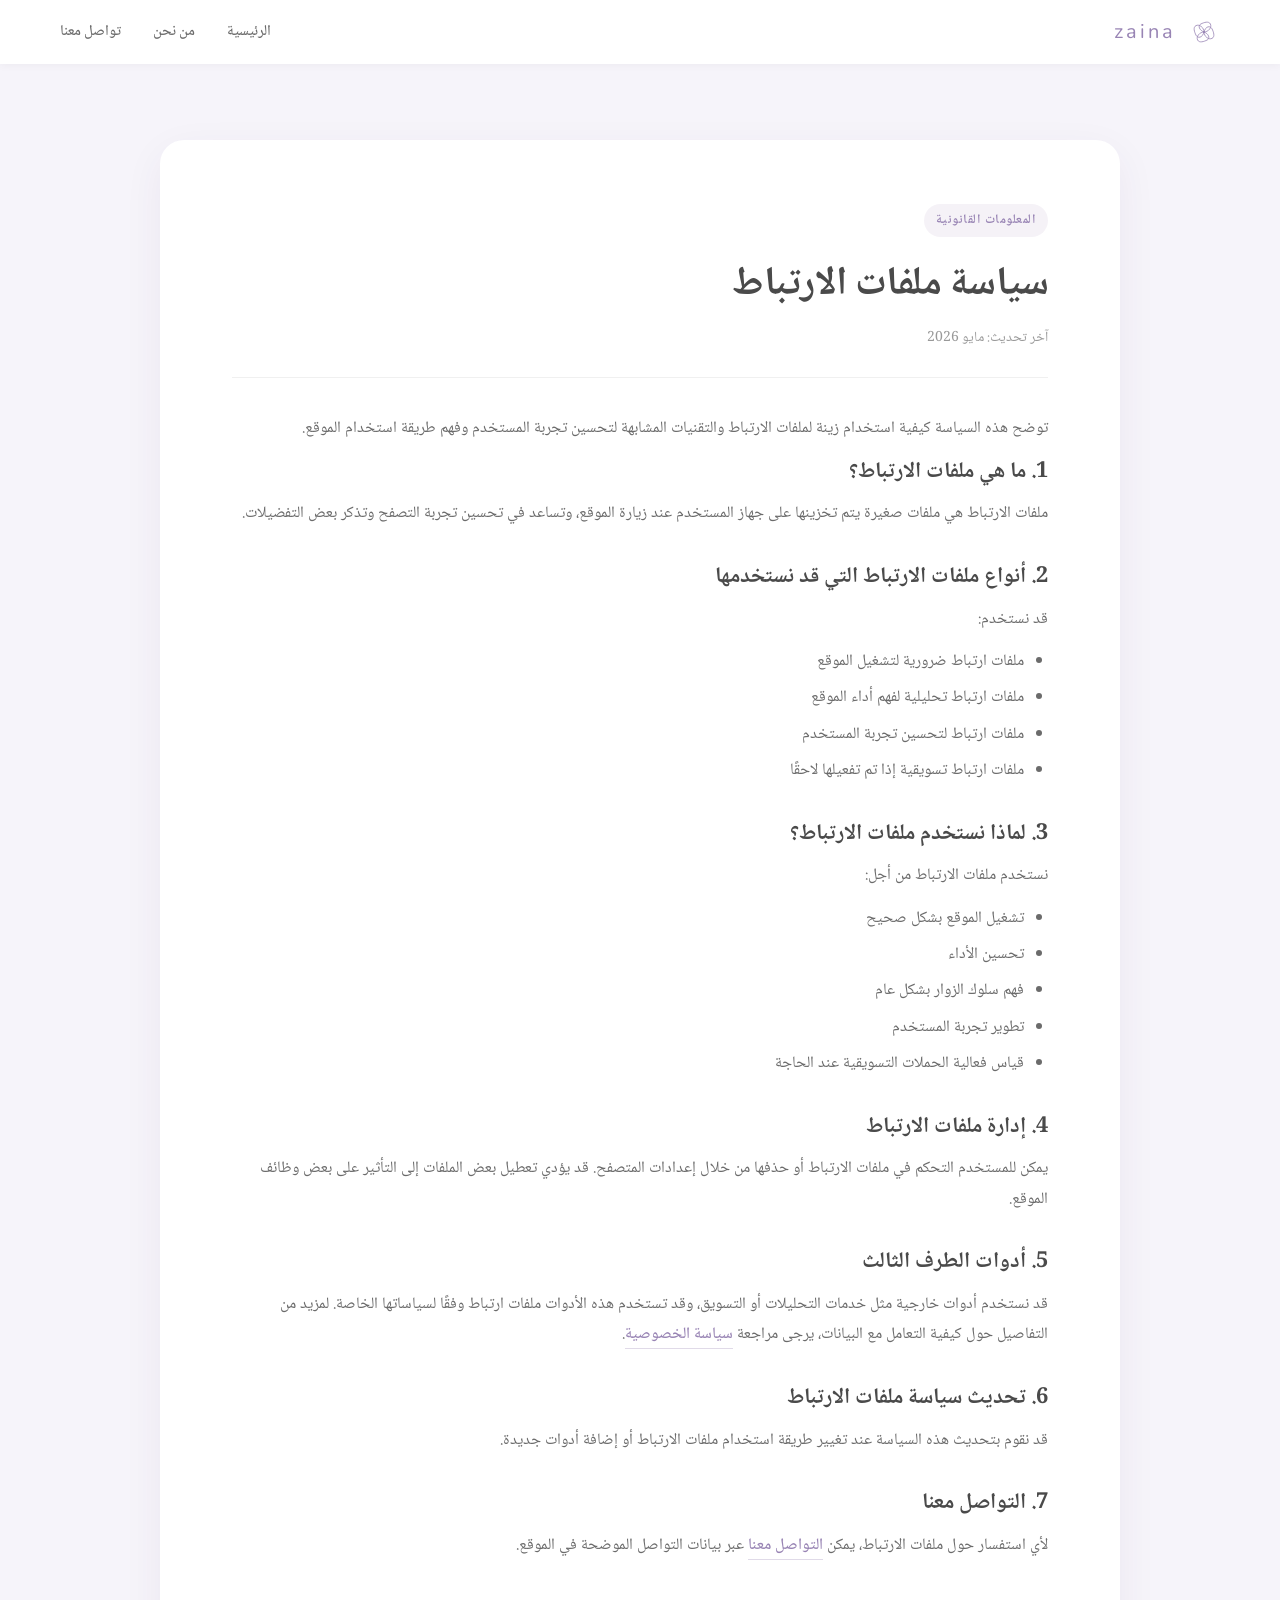
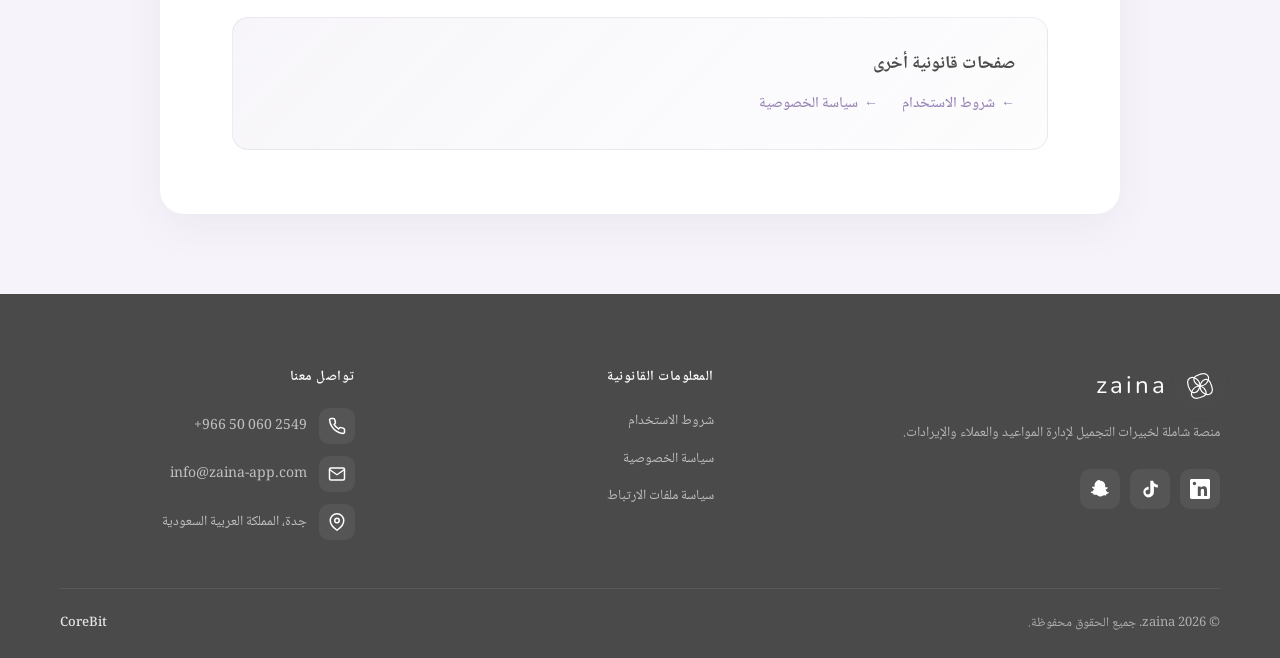
==== cookies/index.html @ 46137345 "Add early access form, legal pages, and footer redesign - Add early access signup form wired to Fire" ====
<!DOCTYPE html>
<html lang="ar" dir="rtl">
<head>
    <meta charset="UTF-8">
    <meta name="viewport" content="width=device-width, initial-scale=1.0">
    <title>سياسة ملفات الارتباط | zaina</title>
    <meta name="description" content="سياسة ملفات الارتباط لمنصة زينة - منصة شاملة لخبيرات التجميل.">
    <link rel="icon" type="image/svg+xml" href="/logo.svg">
    <link rel="alternate icon" href="/favicon.ico">
    <link rel="apple-touch-icon" href="/logo.svg">
    <link rel="stylesheet" href="/styles.css">
    <link rel="preconnect" href="https://fonts.googleapis.com">
    <link rel="preconnect" href="https://fonts.gstatic.com" crossorigin>
    <link href="https://fonts.googleapis.com/css2?family=Noto+Naskh+Arabic:wght@400;500;600;700&family=Nunito:wght@300;400;500;600&display=swap" rel="stylesheet">
</head>
<body class="legal-body">
    <!-- Navigation -->
    <nav class="navbar">
        <div class="navbar-content">
            <a href="/" class="navbar-logo">
                <svg width="32" height="32" viewBox="0 0 100 100">
                    <path class="petal" d="M 50 50 C 50 35, 35 25, 25 30 C 15 35, 20 50, 25 60 C 30 70, 45 70, 50 50 Z" />
                    <path class="petal" d="M 50 50 C 65 50, 75 35, 70 25 C 65 15, 50 20, 40 25 C 30 30, 35 45, 50 50 Z" />
                    <path class="petal" d="M 50 50 C 50 65, 65 75, 75 70 C 85 65, 80 50, 75 40 C 70 30, 55 30, 50 50 Z" />
                    <path class="petal" d="M 50 50 C 35 50, 25 65, 30 75 C 35 85, 50 80, 60 75 C 70 70, 65 55, 50 50 Z" />
                </svg>
                <span class="navbar-brand">zaina</span>
            </a>
            <div class="navbar-links">
                <a href="/#home" class="navbar-link">الرئيسية</a>
                <a href="/#features" class="navbar-link">من نحن</a>
                <a href="/#contact" class="navbar-link">تواصل معنا</a>
            </div>
        </div>
    </nav>

    <main class="legal-page">
        <article class="legal-container">
            <header class="legal-header">
                <span class="legal-eyebrow">المعلومات القانونية</span>
                <h1 class="legal-title">سياسة ملفات الارتباط</h1>
                <p class="legal-meta">آخر تحديث: مايو 2026</p>
            </header>

            <div class="legal-content">
                <p class="legal-intro">
                    توضح هذه السياسة كيفية استخدام زينة لملفات الارتباط والتقنيات المشابهة لتحسين تجربة المستخدم وفهم طريقة استخدام الموقع.
                </p>

                <section>
                    <h2>1. ما هي ملفات الارتباط؟</h2>
                    <p>ملفات الارتباط هي ملفات صغيرة يتم تخزينها على جهاز المستخدم عند زيارة الموقع، وتساعد في تحسين تجربة التصفح وتذكر بعض التفضيلات.</p>
                </section>

                <section>
                    <h2>2. أنواع ملفات الارتباط التي قد نستخدمها</h2>
                    <p>قد نستخدم:</p>
                    <ul>
                        <li>ملفات ارتباط ضرورية لتشغيل الموقع</li>
                        <li>ملفات ارتباط تحليلية لفهم أداء الموقع</li>
                        <li>ملفات ارتباط لتحسين تجربة المستخدم</li>
                        <li>ملفات ارتباط تسويقية إذا تم تفعيلها لاحقًا</li>
                    </ul>
                </section>

                <section>
                    <h2>3. لماذا نستخدم ملفات الارتباط؟</h2>
                    <p>نستخدم ملفات الارتباط من أجل:</p>
                    <ul>
                        <li>تشغيل الموقع بشكل صحيح</li>
                        <li>تحسين الأداء</li>
                        <li>فهم سلوك الزوار بشكل عام</li>
                        <li>تطوير تجربة المستخدم</li>
                        <li>قياس فعالية الحملات التسويقية عند الحاجة</li>
                    </ul>
                </section>

                <section>
                    <h2>4. إدارة ملفات الارتباط</h2>
                    <p>يمكن للمستخدم التحكم في ملفات الارتباط أو حذفها من خلال إعدادات المتصفح. قد يؤدي تعطيل بعض الملفات إلى التأثير على بعض وظائف الموقع.</p>
                </section>

                <section>
                    <h2>5. أدوات الطرف الثالث</h2>
                    <p>قد نستخدم أدوات خارجية مثل خدمات التحليلات أو التسويق، وقد تستخدم هذه الأدوات ملفات ارتباط وفقًا لسياساتها الخاصة. لمزيد من التفاصيل حول كيفية التعامل مع البيانات، يرجى مراجعة <a href="/privacy/">سياسة الخصوصية</a>.</p>
                </section>

                <section>
                    <h2>6. تحديث سياسة ملفات الارتباط</h2>
                    <p>قد نقوم بتحديث هذه السياسة عند تغيير طريقة استخدام ملفات الارتباط أو إضافة أدوات جديدة.</p>
                </section>

                <section>
                    <h2>7. التواصل معنا</h2>
                    <p>لأي استفسار حول ملفات الارتباط، يمكن <a href="/#contact">التواصل معنا</a> عبر بيانات التواصل الموضحة في الموقع.</p>
                </section>
            </div>

            <aside class="legal-related" aria-label="صفحات قانونية أخرى">
                <h2>صفحات قانونية أخرى</h2>
                <ul>
                    <li><a href="/terms/">شروط الاستخدام</a></li>
                    <li><a href="/privacy/">سياسة الخصوصية</a></li>
                </ul>
            </aside>
        </article>
    </main>

    <!-- Footer -->
    <footer id="contact" class="footer">
        <div class="container">
            <div class="footer-grid">
                <div class="footer-col footer-col-brand">
                    <div class="footer-logo">
                        <svg class="logo-symbol" width="40" height="40" viewBox="0 0 100 100">
                            <path class="petal" d="M 50 50 C 50 35, 35 25, 25 30 C 15 35, 20 50, 25 60 C 30 70, 45 70, 50 50 Z" />
                            <path class="petal" d="M 50 50 C 65 50, 75 35, 70 25 C 65 15, 50 20, 40 25 C 30 30, 35 45, 50 50 Z" />
                            <path class="petal" d="M 50 50 C 50 65, 65 75, 75 70 C 85 65, 80 50, 75 40 C 70 30, 55 30, 50 50 Z" />
                            <path class="petal" d="M 50 50 C 35 50, 25 65, 30 75 C 35 85, 50 80, 60 75 C 70 70, 65 55, 50 50 Z" />
                        </svg>
                        <span class="footer-brand-name">zaina</span>
                    </div>
                    <p class="footer-tagline">
                        منصة شاملة لخبيرات التجميل لإدارة المواعيد والعملاء والإيرادات.
                    </p>
                    <div class="social-links">
                        <a href="https://www.linkedin.com/company/zaina-ksa/" target="_blank" rel="noopener noreferrer" class="social-button" aria-label="LinkedIn">
                            <svg width="20" height="20" viewBox="0 0 24 24" fill="currentColor" aria-hidden="true">
                                <path d="M20.45 20.45h-3.55v-5.57c0-1.33-.02-3.04-1.85-3.04-1.85 0-2.13 1.45-2.13 2.94v5.67H9.36V9h3.41v1.56h.05c.48-.9 1.64-1.85 3.37-1.85 3.6 0 4.27 2.37 4.27 5.46v6.28zM5.34 7.43a2.06 2.06 0 1 1 0-4.12 2.06 2.06 0 0 1 0 4.12zM3.56 20.45h3.56V9H3.56v11.45zM22.22 0H1.77C.79 0 0 .78 0 1.74v20.52C0 23.22.79 24 1.77 24h20.45c.99 0 1.78-.78 1.78-1.74V1.74C24 .78 23.21 0 22.22 0z"/>
                            </svg>
                        </a>
                        <a href="https://www.tiktok.com/@zaina-app" target="_blank" rel="noopener noreferrer" class="social-button" aria-label="TikTok">
                            <svg width="20" height="20" viewBox="0 0 24 24" fill="currentColor" aria-hidden="true">
                                <path d="M19.59 6.69a4.83 4.83 0 0 1-3.77-4.25V2h-3.45v13.67a2.89 2.89 0 0 1-5.2 1.74 2.89 2.89 0 0 1 2.31-4.64 2.93 2.93 0 0 1 .88.13V9.4a6.84 6.84 0 0 0-1-.05A6.33 6.33 0 0 0 5.8 20.1a6.34 6.34 0 0 0 10.86-4.43V8.69a8.16 8.16 0 0 0 4.77 1.52V6.74a4.85 4.85 0 0 1-1.84-.05z"/>
                            </svg>
                        </a>
                        <a href="#" class="social-button" aria-label="Snapchat">
                            <svg width="20" height="20" viewBox="0 0 24 24" fill="currentColor" aria-hidden="true">
                                <path d="M12.166 2c1.62.04 3.02.563 4.18 1.563.94.81 1.5 1.873 1.74 2.86.16.65.15 1.27.13 1.79l-.03.74c-.01.27 0 .51.06.66.04.11.1.21.32.31.32.14.79.13 1.36-.03.18-.05.36-.07.55-.04.27.04.51.18.65.4.18.27.18.6.01.94-.24.49-.83.78-1.4 1.03l-.49.21c-.13.06-.32.16-.36.27-.04.12-.02.34.06.55.04.1.85 2.46 3.43 2.84.18.03.32.18.36.36.04.18-.02.36-.15.49-.49.49-1.45.85-2.85 1.07-.05.07-.11.32-.18.6-.06.27-.13.55-.24.85-.06.16-.18.27-.34.31-.05.01-.11.02-.16.02-.16 0-.32-.04-.49-.07-.31-.07-.69-.16-1.21-.16-.32 0-.65.03-1.01.09-.71.13-1.32.55-2.04 1.04C13.66 20.52 12.85 21 12 21c-.85 0-1.66-.48-2.45-1.04-.71-.49-1.32-.91-2.04-1.04-.36-.06-.69-.09-1.01-.09-.52 0-.91.09-1.21.16-.16.03-.32.07-.49.07-.05 0-.11-.01-.16-.02-.16-.04-.27-.15-.34-.31-.11-.3-.18-.58-.24-.85-.07-.27-.13-.53-.18-.6-1.4-.22-2.36-.58-2.85-1.07-.13-.13-.18-.31-.15-.49.04-.18.18-.32.36-.36 2.58-.38 3.39-2.74 3.43-2.84.08-.21.1-.43.06-.55-.04-.11-.23-.21-.36-.27l-.13-.05c-.49-.22-1.35-.59-1.6-1.16-.17-.34-.17-.67.01-.94.14-.22.38-.36.65-.4.19-.03.37-.01.55.04.57.16 1.04.17 1.36.03.22-.1.28-.2.32-.31.06-.15.07-.39.06-.66l-.03-.74c-.02-.52-.03-1.14.13-1.79.24-.99.8-2.05 1.74-2.86 1.16-1 2.56-1.52 4.18-1.56z"/>
                            </svg>
                        </a>
                    </div>
                </div>

                <div class="footer-col">
                    <h4 class="footer-heading">المعلومات القانونية</h4>
                    <ul class="footer-links">
                        <li><a href="/terms/">شروط الاستخدام</a></li>
                        <li><a href="/privacy/">سياسة الخصوصية</a></li>
                        <li><a href="/cookies/">سياسة ملفات الارتباط</a></li>
                    </ul>
                </div>

                <div class="footer-col">
                    <h4 class="footer-heading">تواصل معنا</h4>
                    <ul class="footer-contact">
                        <li>
                            <span class="footer-contact-icon" aria-hidden="true">
                                <svg width="18" height="18" viewBox="0 0 24 24" fill="none" stroke="currentColor" stroke-width="2" stroke-linecap="round" stroke-linejoin="round">
                                    <path d="M22 16.92v3a2 2 0 0 1-2.18 2 19.79 19.79 0 0 1-8.63-3.07 19.5 19.5 0 0 1-6-6 19.79 19.79 0 0 1-3.07-8.67A2 2 0 0 1 4.11 2h3a2 2 0 0 1 2 1.72 12.84 12.84 0 0 0 .7 2.81 2 2 0 0 1-.45 2.11L8.09 9.91a16 16 0 0 0 6 6l1.27-1.27a2 2 0 0 1 2.11-.45 12.84 12.84 0 0 0 2.81.7A2 2 0 0 1 22 16.92z"></path>
                                </svg>
                            </span>
                            <a href="tel:+966500602549" dir="ltr">+966 50 060 2549</a>
                        </li>
                        <li>
                            <span class="footer-contact-icon" aria-hidden="true">
                                <svg width="18" height="18" viewBox="0 0 24 24" fill="none" stroke="currentColor" stroke-width="2" stroke-linecap="round" stroke-linejoin="round">
                                    <path d="M4 4h16c1.1 0 2 .9 2 2v12c0 1.1-.9 2-2 2H4c-1.1 0-2-.9-2-2V6c0-1.1.9-2 2-2z"></path>
                                    <polyline points="22,6 12,13 2,6"></polyline>
                                </svg>
                            </span>
                            <a href="mailto:info@zaina-app.com" dir="ltr">info@zaina-app.com</a>
                        </li>
                        <li>
                            <span class="footer-contact-icon" aria-hidden="true">
                                <svg width="18" height="18" viewBox="0 0 24 24" fill="none" stroke="currentColor" stroke-width="2" stroke-linecap="round" stroke-linejoin="round">
                                    <path d="M21 10c0 7-9 13-9 13s-9-6-9-13a9 9 0 0 1 18 0z"></path>
                                    <circle cx="12" cy="10" r="3"></circle>
                                </svg>
                            </span>
                            <span>جدة، المملكة العربية السعودية</span>
                        </li>
                    </ul>
                </div>
            </div>

            <div class="footer-bottom">
                <p class="footer-text">© 2026 zaina. جميع الحقوق محفوظة.</p>
                <p class="footer-credit">
                    <a href="https://corebit-tech.com" target="_blank" rel="noopener noreferrer" class="footer-credit-link">CoreBit</a>
                </p>
            </div>
        </div>
    </footer>

    <script src="/script.js"></script>
</body>
</html>
---- styles.css ----
/* Brand Colors */
:root {
    --brand-purple: #9884b4;
    --brand-purple-dark: #7a6a94;
    --brand-purple-light: #b8a9c9;
    --brand-purple-gradient: linear-gradient(135deg, #9884b4 0%, #7a6a94 100%);
    --white: #ffffff;
    --gray-50: #fafafa;
    --gray-100: #f5f5f5;
    --gray-200: #eeeeee;
    --gray-300: #e0e0e0;
    --text-dark: #4a4a4a;
    --text-gray: #6b6b6b;
    --text-light: #999999;
    --shadow-sm: 0 2px 8px rgba(0, 0, 0, 0.04);
    --shadow-md: 0 4px 16px rgba(0, 0, 0, 0.08);
    --shadow-lg: 0 8px 32px rgba(0, 0, 0, 0.12);
    --shadow-purple: 0 8px 24px rgba(152, 132, 180, 0.25);
}

* {
    margin: 0;
    padding: 0;
    box-sizing: border-box;
}

body {
    font-family: 'Noto Naskh Arabic', serif;
    background-color: var(--white);
    color: var(--text-dark);
    line-height: 1.6;
    direction: rtl;
    overflow-x: hidden;
}

.container {
    max-width: 1200px;
    margin: 0 auto;
    padding: 0 20px;
}

/* Navigation */
.navbar {
    position: fixed;
    top: 0;
    left: 0;
    right: 0;
    background: rgba(255, 255, 255, 0.95);
    backdrop-filter: blur(10px);
    box-shadow: var(--shadow-sm);
    z-index: 1000;
    padding: 16px 0;
    transition: all 0.3s ease;
}

.navbar-content {
    display: flex;
    justify-content: space-between;
    align-items: center;
    max-width: 1200px;
    margin: 0 auto;
    padding: 0 20px;
}

.navbar-logo {
    display: flex;
    align-items: center;
    gap: 12px;
    text-decoration: none;
}

.navbar-logo svg {
    width: 32px;
    height: 32px;
}

.navbar-logo .petal {
    fill: none;
    stroke: var(--brand-purple);
    stroke-width: 2.5;
    stroke-linecap: round;
    stroke-linejoin: round;
}

.navbar-brand {
    font-family: 'Nunito', -apple-system, BlinkMacSystemFont, 'Segoe UI', sans-serif;
    font-size: 20px;
    font-weight: 400;
    color: var(--brand-purple);
    letter-spacing: 3px;
    text-transform: lowercase;
}

.navbar-links {
    display: flex;
    gap: 32px;
    align-items: center;
}

.navbar-link {
    text-decoration: none;
    color: var(--text-gray);
    font-weight: 500;
    font-size: 15px;
    transition: color 0.3s ease;
    position: relative;
}

.navbar-link::after {
    content: '';
    position: absolute;
    bottom: -4px;
    right: 0;
    width: 0;
    height: 2px;
    background: var(--brand-purple);
    transition: width 0.3s ease;
}

.navbar-link:hover {
    color: var(--brand-purple);
}

.navbar-link:hover::after {
    width: 100%;
}

.navbar-cta {
    background: var(--brand-purple-gradient);
    color: var(--white);
    padding: 10px 24px;
    border-radius: 25px;
    text-decoration: none;
    font-weight: 600;
    transition: all 0.3s ease;
    box-shadow: var(--shadow-sm);
}

.navbar-cta:hover {
    transform: translateY(-2px);
    box-shadow: var(--shadow-md);
}

/* Hero Section */
.hero-section {
    min-height: 100vh;
    display: flex;
    align-items: center;
    justify-content: center;
    padding: 120px 20px 80px;
    background: linear-gradient(135deg, #ffffff 0%, #f8f9ff 50%, #ffffff 100%);
    position: relative;
    overflow: hidden;
}

.hero-section::before {
    content: '';
    position: absolute;
    top: -50%;
    right: -20%;
    width: 600px;
    height: 600px;
    background: radial-gradient(circle, rgba(152, 132, 180, 0.08) 0%, transparent 70%);
    border-radius: 50%;
    animation: float 20s ease-in-out infinite;
}

.hero-section::after {
    content: '';
    position: absolute;
    bottom: -30%;
    left: -10%;
    width: 500px;
    height: 500px;
    background: radial-gradient(circle, rgba(152, 132, 180, 0.06) 0%, transparent 70%);
    border-radius: 50%;
    animation: float 15s ease-in-out infinite reverse;
}

@keyframes float {
    0%, 100% { transform: translate(0, 0) rotate(0deg); }
    50% { transform: translate(30px, -30px) rotate(5deg); }
}

.hero-content {
    text-align: center;
    max-width: 800px;
    margin: 0 auto;
    position: relative;
    z-index: 1;
}

.logo-container {
    margin-bottom: 48px;
    display: flex;
    justify-content: center;
    align-items: center;
    animation: fadeInUp 0.8s ease-out;
    padding: 20px 0;
}

.logo-symbol {
    display: block;
    filter: drop-shadow(0 4px 12px rgba(152, 132, 180, 0.2));
    animation: logoFloat 3s ease-in-out infinite;
}

@keyframes logoFloat {
    0%, 100% { transform: translateY(0); }
    50% { transform: translateY(-10px); }
}

.logo-symbol .petal {
    fill: none;
    stroke: var(--brand-purple);
    stroke-width: 3;
    stroke-linecap: round;
    stroke-linejoin: round;
    transition: all 0.3s ease;
}

.brand-name {
    font-family: 'Nunito', -apple-system, BlinkMacSystemFont, 'Segoe UI', sans-serif;
    font-size: 56px;
    font-weight: 400;
    background: var(--brand-purple-gradient);
    -webkit-background-clip: text;
    -webkit-text-fill-color: transparent;
    background-clip: text;
    margin-bottom: 40px;
    letter-spacing: 4px;
    text-transform: lowercase;
    animation: fadeInUp 0.8s ease-out 0.2s both;
}

.hero-title {
    font-size: 42px;
    font-weight: 700;
    color: #5a5a5a;
    margin-top: 0;
    margin-bottom: 24px;
    line-height: 1.3;
    animation: fadeInUp 0.8s ease-out 0.4s both;
}

.hero-subtitle {
    font-size: 20px;
    color: var(--text-gray);
    margin-bottom: 48px;
    line-height: 1.8;
    animation: fadeInUp 0.8s ease-out 0.6s both;
}

@keyframes fadeInUp {
    from {
        opacity: 0;
        transform: translateY(30px);
    }
    to {
        opacity: 1;
        transform: translateY(0);
    }
}

.cta-buttons {
    display: flex;
    gap: 16px;
    justify-content: center;
    flex-wrap: wrap;
    animation: fadeInUp 0.8s ease-out 0.8s both;
}

/* Buttons */
.btn {
    display: inline-flex;
    align-items: center;
    justify-content: center;
    gap: 8px;
    padding: 16px 36px;
    border-radius: 30px;
    text-decoration: none;
    font-weight: 600;
    font-size: 16px;
    transition: all 0.3s cubic-bezier(0.4, 0, 0.2, 1);
    min-width: 180px;
    position: relative;
    overflow: hidden;
}

.btn::before {
    content: '';
    position: absolute;
    top: 50%;
    left: 50%;
    width: 0;
    height: 0;
    border-radius: 50%;
    background: rgba(255, 255, 255, 0.2);
    transform: translate(-50%, -50%);
    transition: width 0.6s, height 0.6s;
}

.btn:hover::before {
    width: 300px;
    height: 300px;
}

.btn-primary {
    background: var(--brand-purple-gradient);
    color: var(--white);
    box-shadow: var(--shadow-purple);
}

.btn-primary:hover {
    transform: translateY(-3px);
    box-shadow: 0 12px 32px rgba(152, 132, 180, 0.35);
}

.btn-secondary {
    background-color: var(--white);
    color: var(--brand-purple);
    border: 2px solid var(--brand-purple);
    box-shadow: var(--shadow-sm);
}

.btn-secondary:hover {
    background: var(--brand-purple-gradient);
    color: var(--white);
    transform: translateY(-3px);
    box-shadow: var(--shadow-md);
    border-color: transparent;
}

.btn-cta {
    background-color: var(--white);
    color: var(--brand-purple);
    box-shadow: var(--shadow-md);
}

.btn-cta:hover {
    transform: translateY(-3px);
    box-shadow: var(--shadow-lg);
}

/* Features Section */
.features-section {
    padding: 100px 20px;
    background: linear-gradient(to bottom, var(--white) 0%, var(--gray-50) 100%);
    position: relative;
}

.section-title {
    font-size: 38px;
    font-weight: 700;
    color: #555555;
    text-align: center;
    margin-bottom: 60px;
    position: relative;
}

.section-title::after {
    content: '';
    position: absolute;
    bottom: -16px;
    right: 50%;
    transform: translateX(50%);
    width: 60px;
    height: 4px;
    background: var(--brand-purple-gradient);
    border-radius: 2px;
}

.features-grid {
    display: grid;
    grid-template-columns: repeat(auto-fit, minmax(320px, 1fr));
    gap: 32px;
    max-width: 1100px;
    margin: 0 auto;
}

.feature-card {
    background: var(--white);
    border-radius: 24px;
    padding: 40px 32px;
    text-align: center;
    border: 1px solid var(--gray-200);
    transition: all 0.4s cubic-bezier(0.4, 0, 0.2, 1);
    position: relative;
    overflow: hidden;
}

.feature-card::before {
    content: '';
    position: absolute;
    top: 0;
    right: 0;
    width: 100%;
    height: 4px;
    background: var(--brand-purple-gradient);
    transform: scaleX(0);
    transform-origin: right;
    transition: transform 0.4s ease;
}

.feature-card:hover::before {
    transform: scaleX(1);
}

.feature-card:hover {
    transform: translateY(-8px);
    box-shadow: var(--shadow-lg);
    border-color: var(--brand-purple-light);
}

.feature-icon {
    width: 80px;
    height: 80px;
    border-radius: 50%;
    background: linear-gradient(135deg, rgba(152, 132, 180, 0.1) 0%, rgba(152, 132, 180, 0.05) 100%);
    display: flex;
    align-items: center;
    justify-content: center;
    margin: 0 auto 24px;
    color: var(--brand-purple);
    transition: all 0.4s ease;
    position: relative;
}

.feature-card:hover .feature-icon {
    background: var(--brand-purple-gradient);
    color: var(--white);
    transform: scale(1.1) rotate(5deg);
    box-shadow: var(--shadow-purple);
}

.feature-title {
    font-size: 22px;
    font-weight: 600;
    color: #555555;
    margin-bottom: 16px;
}

.feature-description {
    font-size: 15px;
    color: var(--text-gray);
    line-height: 1.8;
}

/* Why Section */
.why-section {
    padding: 100px 20px;
    background: linear-gradient(135deg, #f8f9ff 0%, var(--white) 100%);
    position: relative;
}

.why-grid {
    display: grid;
    grid-template-columns: repeat(auto-fit, minmax(280px, 1fr));
    gap: 24px;
    max-width: 1100px;
    margin: 0 auto;
}

.why-item {
    display: flex;
    align-items: center;
    gap: 16px;
    background: var(--white);
    padding: 28px;
    border-radius: 20px;
    border: 1px solid var(--gray-200);
    transition: all 0.4s cubic-bezier(0.4, 0, 0.2, 1);
    box-shadow: var(--shadow-sm);
}

.why-item:hover {
    transform: translateX(-8px);
    box-shadow: var(--shadow-md);
    border-color: var(--brand-purple-light);
}

.why-item svg {
    color: var(--brand-purple);
    flex-shrink: 0;
    transition: transform 0.3s ease;
}

.why-item:hover svg {
    transform: scale(1.2);
}

.why-text {
    font-size: 17px;
    font-weight: 500;
    color: #555555;
}

/* CTA Section */
.cta-section {
    padding: 100px 20px;
    background: var(--brand-purple-gradient);
    text-align: center;
    position: relative;
    overflow: hidden;
}

.cta-section::before {
    content: '';
    position: absolute;
    top: -50%;
    right: -20%;
    width: 600px;
    height: 600px;
    background: radial-gradient(circle, rgba(255, 255, 255, 0.1) 0%, transparent 70%);
    border-radius: 50%;
}

.cta-section::after {
    content: '';
    position: absolute;
    bottom: -50%;
    left: -20%;
    width: 600px;
    height: 600px;
    background: radial-gradient(circle, rgba(255, 255, 255, 0.1) 0%, transparent 70%);
    border-radius: 50%;
}

.cta-title {
    font-size: 42px;
    font-weight: 700;
    color: var(--white);
    margin-bottom: 20px;
    position: relative;
    z-index: 1;
}

.cta-subtitle {
    font-size: 20px;
    color: var(--white);
    margin-bottom: 40px;
    opacity: 0.95;
    position: relative;
    z-index: 1;
}

.cta-section .btn-cta {
    position: relative;
    z-index: 1;
}

/* Footer */
.footer {
    padding: 72px 20px 24px;
    background: var(--text-dark);
    color: var(--white);
}

.footer-grid {
    display: grid;
    grid-template-columns: 1.5fr 1fr 1fr;
    gap: 64px;
    padding-bottom: 48px;
    border-bottom: 1px solid rgba(255, 255, 255, 0.08);
}

.footer-col-brand {
    max-width: 360px;
}

.footer-heading {
    font-size: 14px;
    font-weight: 600;
    color: var(--white);
    margin-bottom: 20px;
    letter-spacing: 0.5px;
}

.footer-links,
.footer-contact {
    list-style: none;
    padding: 0;
    margin: 0;
    display: flex;
    flex-direction: column;
    gap: 12px;
}

.footer-links a {
    font-size: 14px;
    color: rgba(255, 255, 255, 0.65);
    text-decoration: none;
    transition: color 0.2s ease;
}

.footer-links a:hover {
    color: var(--white);
}

.footer-contact li {
    display: flex;
    align-items: center;
    gap: 12px;
    font-size: 14px;
    color: rgba(255, 255, 255, 0.65);
}

.footer-contact a {
    color: inherit;
    text-decoration: none;
    transition: color 0.2s ease;
}

.footer-contact a:hover {
    color: var(--white);
}

.footer-contact-icon {
    display: inline-flex;
    align-items: center;
    justify-content: center;
    width: 36px;
    height: 36px;
    border-radius: 10px;
    background: rgba(255, 255, 255, 0.06);
    color: var(--white);
    flex-shrink: 0;
}

.footer-tagline {
    font-size: 14px;
    line-height: 1.7;
    color: rgba(255, 255, 255, 0.6);
    margin: 16px 0 24px;
}

.footer-logo {
    display: flex;
    align-items: center;
    gap: 12px;
    margin-bottom: 0;
}

.footer-logo .logo-symbol .petal {
    stroke: var(--white);
}

.footer-brand-name {
    font-family: 'Nunito', -apple-system, BlinkMacSystemFont, 'Segoe UI', sans-serif;
    font-size: 24px;
    font-weight: 400;
    color: var(--white);
    letter-spacing: 3px;
    text-transform: lowercase;
}

.footer-bottom {
    display: flex;
    justify-content: space-between;
    align-items: center;
    flex-wrap: wrap;
    gap: 12px;
    padding-top: 24px;
}

.footer-text {
    font-size: 13px;
    color: rgba(255, 255, 255, 0.55);
    margin: 0;
}

.footer-credit {
    font-size: 13px;
    color: rgba(255, 255, 255, 0.45);
    margin: 0;
}

.footer-credit-link {
    color: rgba(255, 255, 255, 0.85);
    text-decoration: none;
    font-weight: 500;
    transition: color 0.2s ease;
}

.footer-credit-link:hover {
    color: var(--white);
}

.social-links {
    display: flex;
    gap: 10px;
}

.social-button {
    width: 40px;
    height: 40px;
    border-radius: 10px;
    background: rgba(255, 255, 255, 0.06);
    display: flex;
    align-items: center;
    justify-content: center;
    color: var(--white);
    text-decoration: none;
    transition: all 0.25s ease;
}

.social-button:hover {
    background: var(--brand-purple);
    transform: translateY(-2px);
    box-shadow: var(--shadow-purple);
}

/* ============ Legal Pages (Terms / Privacy / Cookies) ============ */
.legal-body {
    background: #f6f4fa;
}

.legal-page {
    padding: 140px 20px 80px;
    min-height: calc(100vh - 200px);
}

.legal-container {
    max-width: 960px;
    margin: 0 auto;
    background: var(--white);
    border-radius: 24px;
    box-shadow: 0 12px 40px rgba(60, 40, 90, 0.06);
    padding: 64px 72px;
}

.legal-header {
    padding-bottom: 28px;
    margin-bottom: 36px;
    border-bottom: 1px solid rgba(0, 0, 0, 0.06);
}

.legal-eyebrow {
    display: inline-block;
    font-size: 13px;
    font-weight: 600;
    color: var(--brand-purple);
    background: rgba(152, 132, 180, 0.1);
    padding: 6px 12px;
    border-radius: 999px;
    margin-bottom: 16px;
    letter-spacing: 0.5px;
}

.legal-title {
    font-size: 40px;
    font-weight: 700;
    color: var(--text-dark);
    margin-bottom: 10px;
    letter-spacing: -0.5px;
}

.legal-meta {
    font-size: 14px;
    color: var(--text-light);
}

.legal-intro {
    font-size: 17px;
    line-height: 1.9;
    color: var(--text-gray);
    margin-bottom: 32px;
}

.legal-content section {
    margin-bottom: 32px;
}

.legal-content h2 {
    font-size: 22px;
    font-weight: 700;
    color: var(--text-dark);
    margin-bottom: 12px;
    line-height: 1.4;
}

.legal-content p {
    font-size: 16px;
    line-height: 1.9;
    color: var(--text-gray);
    margin-bottom: 12px;
}

.legal-content ul {
    list-style: disc;
    padding-inline-start: 24px;
    margin: 12px 0 16px;
}

.legal-content li {
    font-size: 16px;
    line-height: 1.9;
    color: var(--text-gray);
    margin-bottom: 6px;
}

.legal-content a {
    color: var(--brand-purple);
    text-decoration: none;
    font-weight: 500;
    border-bottom: 1px solid rgba(152, 132, 180, 0.3);
    transition: color 0.2s ease, border-color 0.2s ease;
}

.legal-content a:hover {
    color: var(--brand-purple-dark);
    border-bottom-color: var(--brand-purple-dark);
}

.legal-related {
    margin-top: 56px;
    padding: 32px;
    border-radius: 16px;
    background: linear-gradient(135deg, rgba(152, 132, 180, 0.08) 0%, rgba(152, 132, 180, 0.02) 100%);
    border: 1px solid rgba(152, 132, 180, 0.15);
}

.legal-related h2 {
    font-size: 18px;
    font-weight: 700;
    color: var(--text-dark);
    margin-bottom: 12px;
}

.legal-related ul {
    list-style: none;
    padding: 0;
    margin: 0;
    display: flex;
    flex-wrap: wrap;
    gap: 8px 24px;
}

.legal-related a {
    color: var(--brand-purple);
    text-decoration: none;
    font-weight: 500;
    font-size: 15px;
    display: inline-flex;
    align-items: center;
    gap: 6px;
    transition: color 0.2s ease;
}

.legal-related a::before {
    content: "←";
    font-size: 14px;
}

.legal-related a:hover {
    color: var(--brand-purple-dark);
}

/* ============ Join Early Access Section ============ */
.join-section {
    padding: 100px 20px;
    background: linear-gradient(135deg, #f5f0fb 0%, #ffffff 100%);
    position: relative;
    overflow: hidden;
}

.join-section::before {
    content: "";
    position: absolute;
    top: -120px;
    inset-inline-start: -120px;
    width: 320px;
    height: 320px;
    border-radius: 50%;
    background: radial-gradient(circle, rgba(155, 121, 192, 0.18) 0%, transparent 70%);
    pointer-events: none;
}

.join-section::after {
    content: "";
    position: absolute;
    bottom: -140px;
    inset-inline-end: -120px;
    width: 360px;
    height: 360px;
    border-radius: 50%;
    background: radial-gradient(circle, rgba(155, 121, 192, 0.14) 0%, transparent 70%);
    pointer-events: none;
}

.join-content {
    max-width: 640px;
    margin: 0 auto;
    text-align: center;
    position: relative;
    z-index: 1;
}

.join-title {
    font-size: 40px;
    font-weight: 700;
    color: var(--text-dark);
    margin-bottom: 12px;
}

.join-subtitle {
    font-size: 17px;
    line-height: 1.7;
    color: var(--text-muted, #6b6577);
    margin-bottom: 36px;
}

.join-form {
    margin-top: 8px;
    background: #fff;
    border: 1px solid rgba(155, 121, 192, 0.15);
    border-radius: 20px;
    padding: 36px;
    text-align: start;
    box-shadow: 0 16px 40px rgba(60, 40, 90, 0.08);
}

.form-row {
    display: grid;
    grid-template-columns: 1fr 1fr;
    gap: 16px;
}

.form-field {
    display: flex;
    flex-direction: column;
    margin-bottom: 16px;
}

.form-field label {
    font-size: 14px;
    font-weight: 500;
    color: var(--text-dark);
    margin-bottom: 8px;
}

.form-field .required {
    color: #d04b6b;
    margin-inline-start: 4px;
}

.form-field .optional {
    color: rgba(0, 0, 0, 0.4);
    font-weight: 400;
    margin-inline-start: 4px;
}

.form-field input,
.form-field textarea {
    width: 100%;
    padding: 12px 14px;
    border: 1px solid rgba(0, 0, 0, 0.12);
    border-radius: 12px;
    font-family: inherit;
    font-size: 15px;
    color: var(--text-dark);
    background: #fafafa;
    transition: border-color 0.2s ease, background 0.2s ease, box-shadow 0.2s ease;
}

.form-field input:focus,
.form-field textarea:focus {
    outline: none;
    border-color: var(--brand-purple);
    background: #fff;
    box-shadow: 0 0 0 4px rgba(155, 121, 192, 0.12);
}

.form-field textarea {
    resize: vertical;
    min-height: 80px;
}

.btn-submit {
    width: 100%;
    padding: 14px 24px;
    border: none;
    border-radius: 12px;
    background: var(--brand-purple);
    color: #fff;
    font-family: inherit;
    font-size: 16px;
    font-weight: 600;
    cursor: pointer;
    display: flex;
    align-items: center;
    justify-content: center;
    gap: 8px;
    transition: background 0.2s ease, transform 0.1s ease;
}

.btn-submit:hover:not(:disabled) {
    background: var(--brand-purple-dark);
}

.btn-submit:disabled {
    opacity: 0.7;
    cursor: not-allowed;
}

.btn-submit-spinner {
    display: none;
    animation: spin 0.8s linear infinite;
}

.btn-submit.is-loading .btn-submit-text {
    display: none;
}

.btn-submit.is-loading .btn-submit-spinner {
    display: inline-block;
}

@keyframes spin {
    to { transform: rotate(360deg); }
}

.form-error {
    margin-top: 12px;
    color: #d04b6b;
    font-size: 14px;
    text-align: center;
}

.join-success {
    margin-top: 24px;
    padding: 32px 24px;
    background: #fff;
    border: 1px solid rgba(72, 187, 120, 0.25);
    border-radius: 20px;
    color: #2f855a;
    box-shadow: 0 8px 24px rgba(60, 40, 90, 0.06);
}

.join-success svg {
    color: #38a169;
    margin-bottom: 12px;
}

.join-success h3 {
    font-size: 22px;
    font-weight: 700;
    color: var(--text-dark);
    margin-bottom: 6px;
}

.join-success p {
    color: var(--text-muted, #6b6577);
    font-size: 15px;
}

/* Responsive Design */
@media (max-width: 768px) {
    .navbar-links {
        display: none;
    }

    .hero-title {
        font-size: 32px;
    }

    .hero-subtitle {
        font-size: 18px;
    }

    .brand-name {
        font-size: 42px;
    }

    .section-title {
        font-size: 32px;
    }

    .features-grid {
        grid-template-columns: 1fr;
        gap: 24px;
    }

    .why-grid {
        grid-template-columns: 1fr;
    }

    .cta-title {
        font-size: 32px;
    }

    .btn {
        width: 100%;
        max-width: 300px;
    }

    .feature-card {
        padding: 32px 24px;
    }

    .footer-grid {
        grid-template-columns: 1fr;
        gap: 40px;
        padding-bottom: 32px;
    }

    .footer-bottom {
        flex-direction: column;
        text-align: center;
    }

    .join-title {
        font-size: 30px;
    }

    .join-section {
        padding: 64px 16px;
    }

    .join-form {
        padding: 24px;
    }

    .form-row {
        grid-template-columns: 1fr;
        gap: 0;
    }

    .legal-page {
        padding: 100px 16px 56px;
    }

    .legal-container {
        padding: 32px 24px;
        border-radius: 18px;
    }

    .legal-title {
        font-size: 28px;
    }

    .legal-intro {
        font-size: 16px;
    }

    .legal-content h2 {
        font-size: 19px;
    }

    .legal-related {
        padding: 24px;
        margin-top: 40px;
    }
}

/* Smooth Scrolling */
html {
    scroll-behavior: smooth;
}

/* Scrollbar Styling */
html {
    overflow-x: hidden;
}

::-webkit-scrollbar {
    width: 10px;
    height: 0;
}

::-webkit-scrollbar:horizontal {
    display: none;
}

::-webkit-scrollbar-track {
    background: var(--gray-100);
}

::-webkit-scrollbar-thumb {
    background: var(--brand-purple);
    border-radius: 5px;
}

::-webkit-scrollbar-thumb:hover {
    background: var(--brand-purple-dark);
}
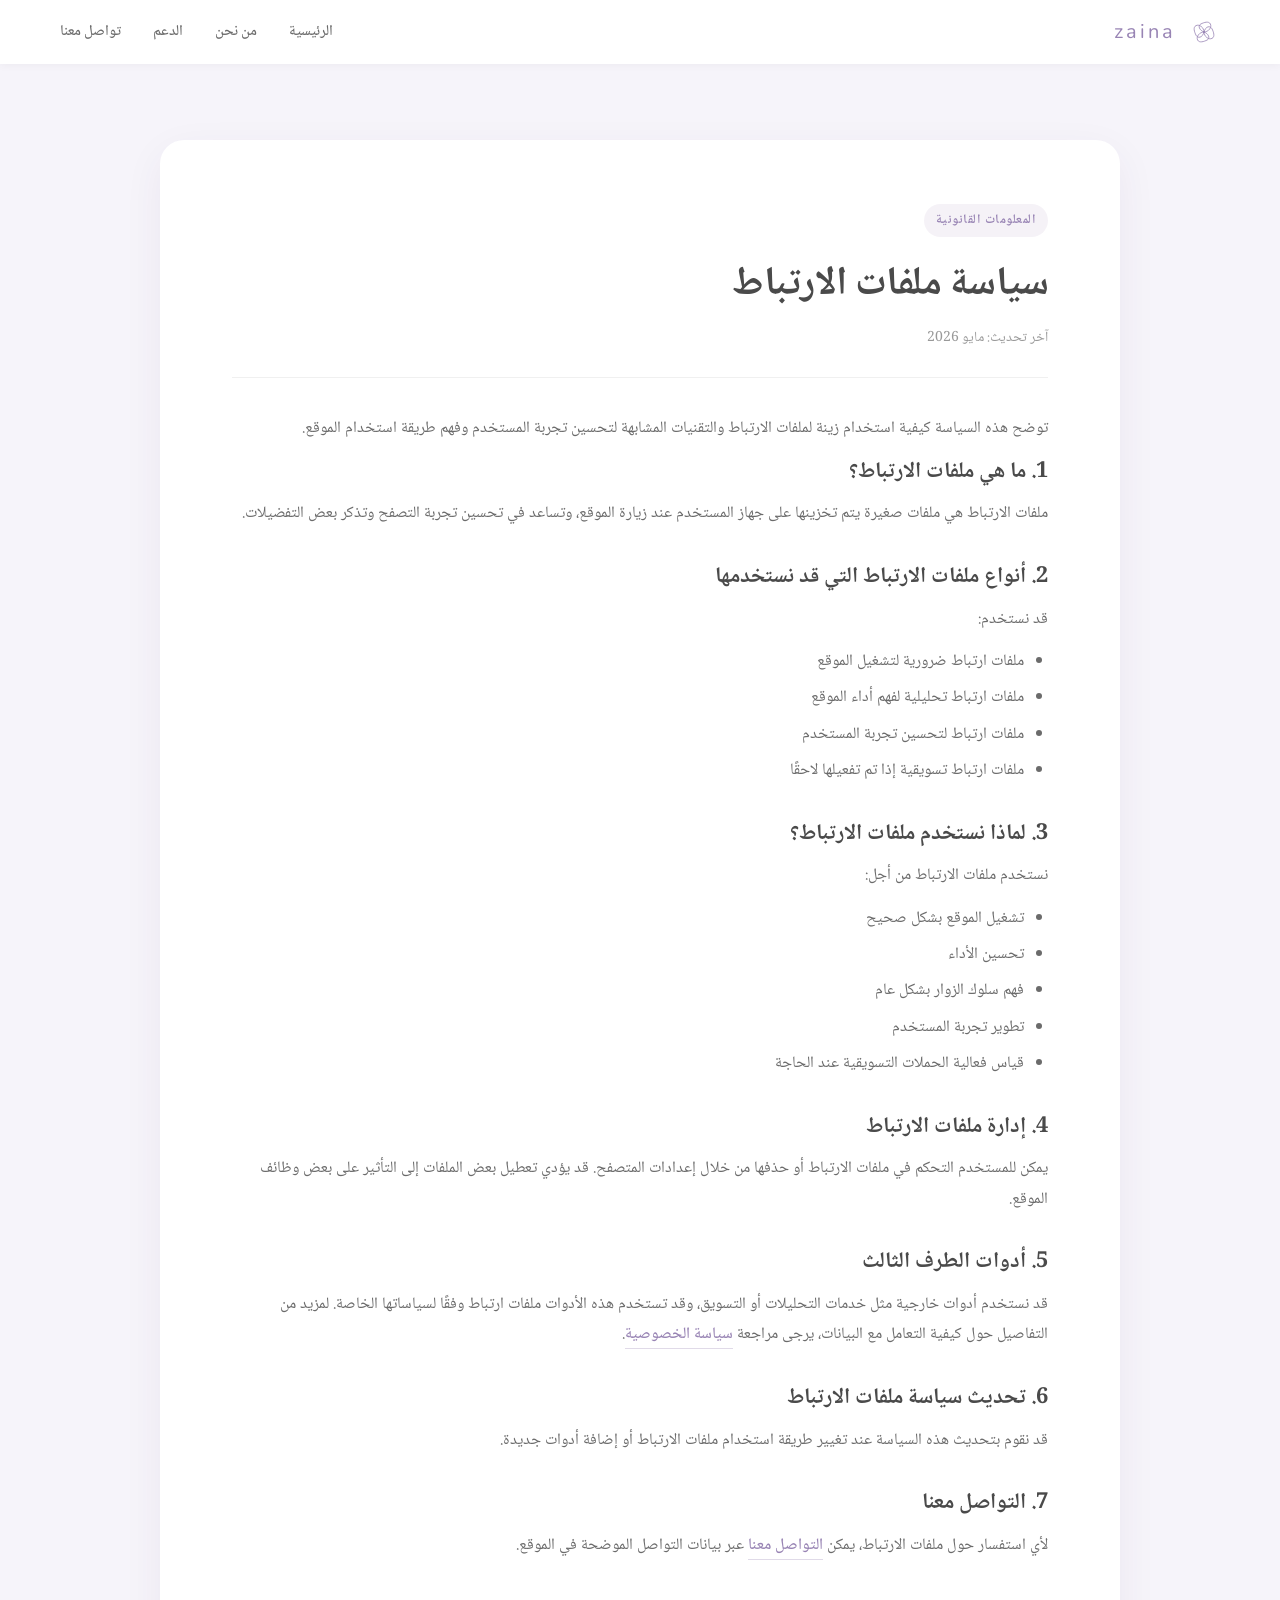
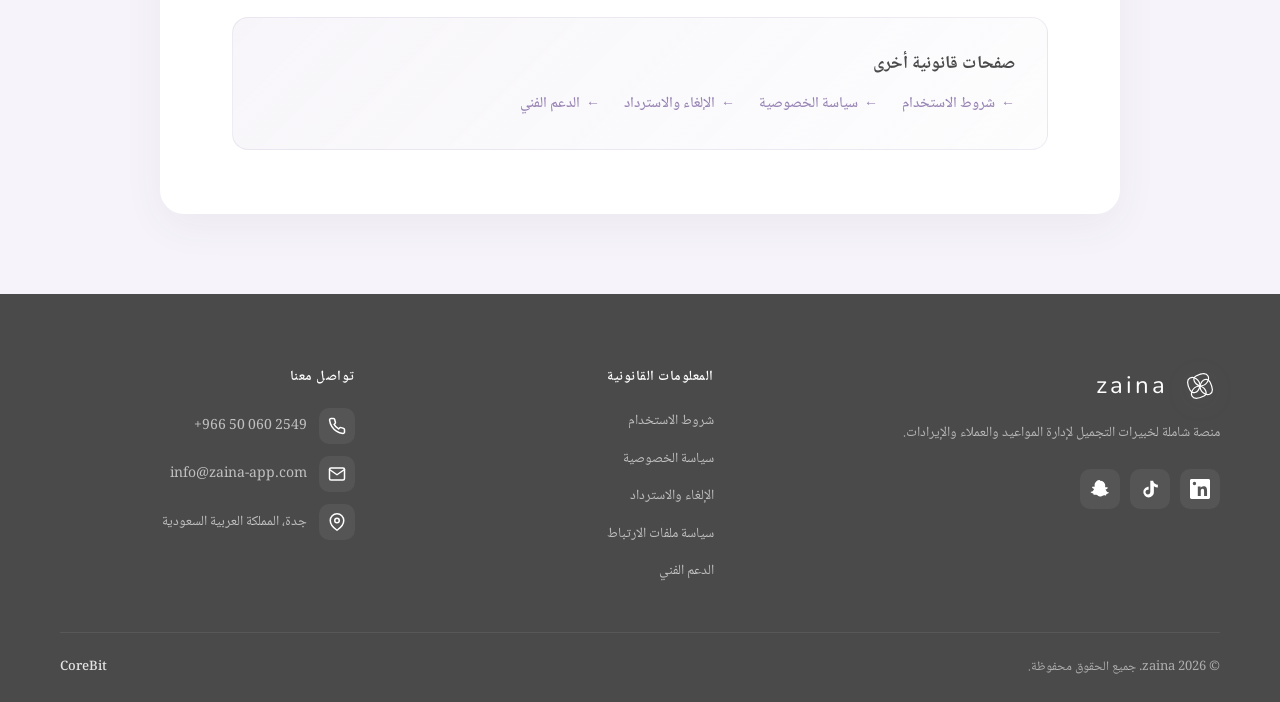
==== commit 48de8480: "Publish support, app privacy, terms, and refund pages. Apple and the apps need working support and l" ====
--- a/cookies/index.html
+++ b/cookies/index.html
@@ -29,6 +29,7 @@
             <div class="navbar-links">
                 <a href="/#home" class="navbar-link">الرئيسية</a>
                 <a href="/#features" class="navbar-link">من نحن</a>
+                <a href="/support/" class="navbar-link">الدعم</a>
                 <a href="/#contact" class="navbar-link">تواصل معنا</a>
             </div>
         </div>
@@ -101,6 +102,8 @@
                 <ul>
                     <li><a href="/terms/">شروط الاستخدام</a></li>
                     <li><a href="/privacy/">سياسة الخصوصية</a></li>
+                    <li><a href="/refund/">الإلغاء والاسترداد</a></li>
+                    <li><a href="/support/">الدعم الفني</a></li>
                 </ul>
             </aside>
         </article>
@@ -147,7 +150,9 @@
                     <ul class="footer-links">
                         <li><a href="/terms/">شروط الاستخدام</a></li>
                         <li><a href="/privacy/">سياسة الخصوصية</a></li>
+                        <li><a href="/refund/">الإلغاء والاسترداد</a></li>
                         <li><a href="/cookies/">سياسة ملفات الارتباط</a></li>
+                        <li><a href="/support/">الدعم الفني</a></li>
                     </ul>
                 </div>
 
--- a/styles.css
+++ b/styles.css
@@ -1184,3 +1184,71 @@
 ::-webkit-scrollbar-thumb:hover {
     background: var(--brand-purple-dark);
 }
+
+.audience-switch {
+    display: flex;
+    justify-content: center;
+    gap: 10px;
+    margin: 0 0 28px;
+}
+
+.audience-btn {
+    min-width: 150px;
+    padding: 12px 22px;
+    border-radius: 999px;
+    border: 1px solid rgba(152, 132, 180, 0.18);
+    background: var(--white);
+    color: var(--text-gray);
+    font-family: inherit;
+    font-size: 16px;
+    font-weight: 600;
+    cursor: pointer;
+    transition: all 0.2s ease;
+}
+
+.audience-btn.is-active {
+    background: var(--brand-purple-gradient);
+    color: var(--white);
+    border-color: transparent;
+    box-shadow: var(--shadow-purple);
+}
+
+.legal-content h3 {
+    font-size: 18px;
+    font-weight: 700;
+    color: var(--text-dark);
+    margin: 20px 0 10px;
+    line-height: 1.5;
+}
+
+.legal-content ol {
+    list-style: decimal;
+    padding-inline-start: 24px;
+    margin: 12px 0 16px;
+}
+
+.legal-table-wrap {
+    overflow-x: auto;
+    margin: 16px 0 20px;
+}
+
+.legal-content table {
+    width: 100%;
+    border-collapse: collapse;
+    font-size: 15px;
+}
+
+.legal-content th,
+.legal-content td {
+    border: 1px solid rgba(152, 132, 180, 0.18);
+    padding: 10px 12px;
+    text-align: right;
+    vertical-align: top;
+    color: var(--text-gray);
+}
+
+.legal-content th {
+    background: rgba(152, 132, 180, 0.08);
+    color: var(--text-dark);
+    font-weight: 700;
+}
